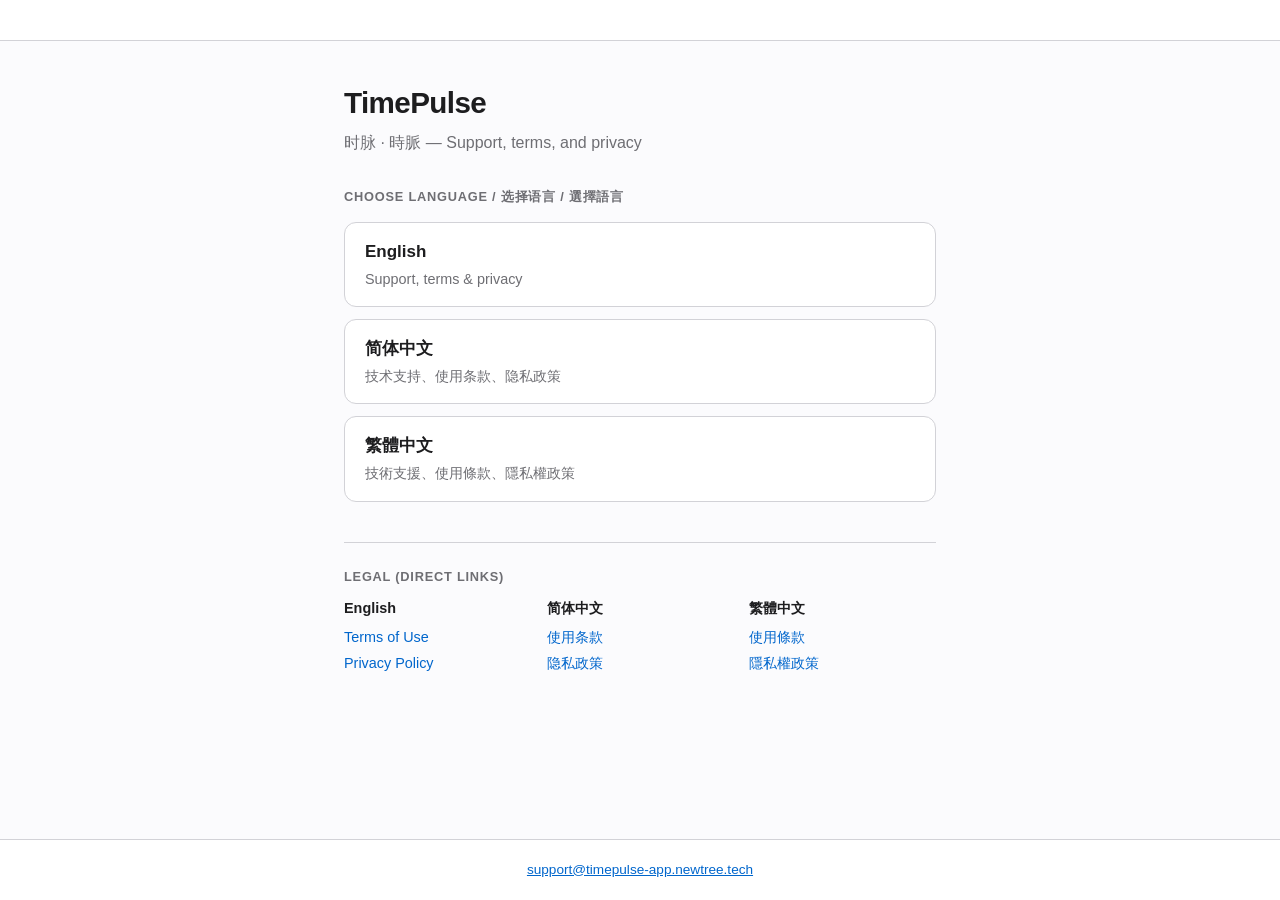
==== docs/index.html @ f4a9acb8 "Initial commit" ====
<!DOCTYPE html>
<html lang="en">
<head>
  <meta charset="utf-8" />
  <meta name="viewport" content="width=device-width, initial-scale=1" />
  <title>TimePulse — 时脉 — 時脈</title>
  <style>
    :root { --fg:#1d1d1f; --muted:#6e6e73; --link:#0066cc; --bg:#fbfbfd; --card:#fff; --border:#d2d2d7; }
    * { box-sizing: border-box; }
    body { margin:0; font-family: -apple-system, BlinkMacSystemFont, "Segoe UI", "PingFang SC", "PingFang TC", Roboto, Helvetica, Arial, sans-serif; color:var(--fg); background:var(--bg); line-height:1.5; font-size:17px; min-height:100vh; display:flex; flex-direction:column; }
    header { padding:1.25rem 1.5rem; border-bottom:1px solid var(--border); background:var(--card); }
    .wrap { flex:1; max-width:640px; margin:0 auto; padding:2.5rem 1.5rem 3rem; width:100%; }
    h1 { font-size:1.85rem; font-weight:700; margin:0 0 0.35rem; letter-spacing:-0.02em; }
    .tag { color:var(--muted); font-size:1rem; margin:0 0 2rem; }
    h2 { font-size:0.8rem; font-weight:600; text-transform:uppercase; letter-spacing:0.06em; color:var(--muted); margin:0 0 1rem; }
    .choices { display:flex; flex-direction:column; gap:0.75rem; }
    .choices a { display:block; padding:1rem 1.25rem; background:var(--card); border:1px solid var(--border); border-radius:12px; color:var(--fg); text-decoration:none; font-weight:600; transition: border-color .15s, box-shadow .15s; }
    .choices a:hover { border-color:var(--link); box-shadow:0 2px 12px rgba(0,0,0,.06); }
    .choices a span { display:block; font-weight:400; font-size:0.9rem; color:var(--muted); margin-top:0.25rem; }
    .legal { margin-top:2.5rem; padding-top:1.5rem; border-top:1px solid var(--border); }
    .legal h2 { margin-bottom:0.75rem; }
    .legal-grid { display:grid; gap:1rem; }
    @media (min-width:480px) { .legal-grid { grid-template-columns:1fr 1fr 1fr; } }
    .legal-col { font-size:0.9rem; }
    .legal-col strong { display:block; margin-bottom:0.5rem; color:var(--fg); }
    .legal-col a { color:var(--link); text-decoration:none; display:block; margin:0.25rem 0; }
    .legal-col a:hover { text-decoration:underline; }
    footer { padding:1.25rem 1.5rem; border-top:1px solid var(--border); background:var(--card); font-size:0.85rem; color:var(--muted); text-align:center; }
    footer a { color:var(--link); }
  </style>
</head>
<body>
  <header></header>
  <main class="wrap">
    <h1>TimePulse</h1>
    <p class="tag">时脉 · 時脈 — Support, terms, and privacy</p>

    <h2>Choose language / 选择语言 / 選擇語言</h2>
    <div class="choices">
      <a href="en/index.html">English <span>Support, terms &amp; privacy</span></a>
      <a href="zh-Hans/index.html">简体中文 <span>技术支持、使用条款、隐私政策</span></a>
      <a href="zh-Hant/index.html">繁體中文 <span>技術支援、使用條款、隱私權政策</span></a>
    </div>

    <div class="legal">
      <h2>Legal (direct links)</h2>
      <div class="legal-grid">
        <div class="legal-col">
          <strong>English</strong>
          <a href="en/terms.html">Terms of Use</a>
          <a href="en/privacy.html">Privacy Policy</a>
        </div>
        <div class="legal-col">
          <strong>简体中文</strong>
          <a href="zh-Hans/terms.html">使用条款</a>
          <a href="zh-Hans/privacy.html">隐私政策</a>
        </div>
        <div class="legal-col">
          <strong>繁體中文</strong>
          <a href="zh-Hant/terms.html">使用條款</a>
          <a href="zh-Hant/privacy.html">隱私權政策</a>
        </div>
      </div>
    </div>
  </main>
  <footer>
    <a href="mailto:support@timepulse-app.newtree.tech">support@timepulse-app.newtree.tech</a>
  </footer>
</body>
</html>
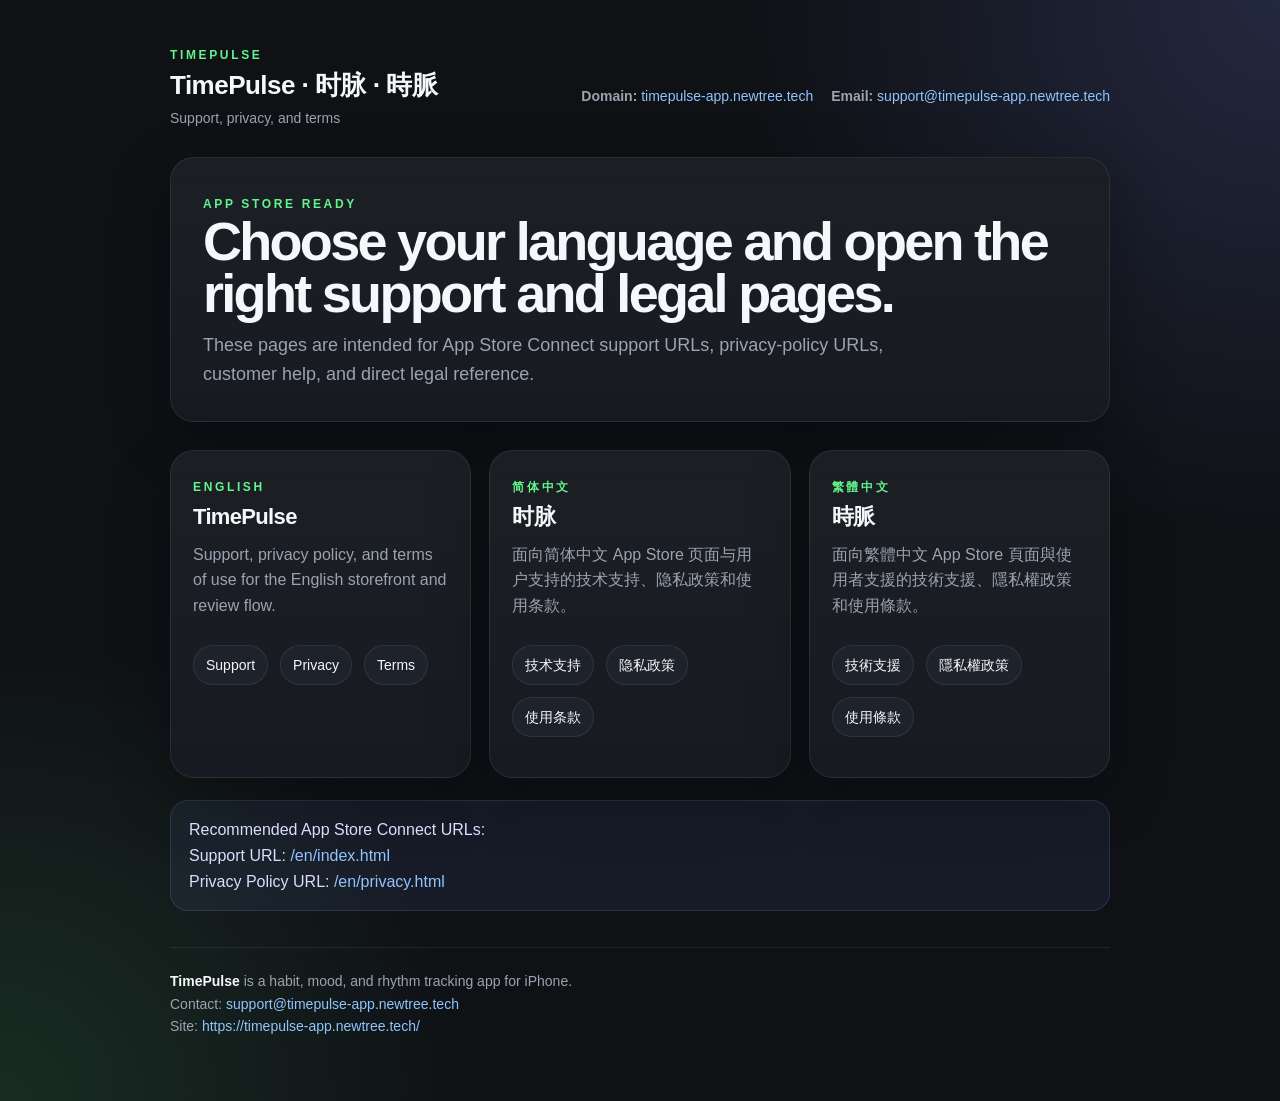
==== commit 327c586f: "Update documentation and add styles.css" ====
--- a/docs/index.html
+++ b/docs/index.html
@@ -3,68 +3,87 @@
 <head>
   <meta charset="utf-8" />
   <meta name="viewport" content="width=device-width, initial-scale=1" />
-  <title>TimePulse — 时脉 — 時脈</title>
-  <style>
-    :root { --fg:#1d1d1f; --muted:#6e6e73; --link:#0066cc; --bg:#fbfbfd; --card:#fff; --border:#d2d2d7; }
-    * { box-sizing: border-box; }
-    body { margin:0; font-family: -apple-system, BlinkMacSystemFont, "Segoe UI", "PingFang SC", "PingFang TC", Roboto, Helvetica, Arial, sans-serif; color:var(--fg); background:var(--bg); line-height:1.5; font-size:17px; min-height:100vh; display:flex; flex-direction:column; }
-    header { padding:1.25rem 1.5rem; border-bottom:1px solid var(--border); background:var(--card); }
-    .wrap { flex:1; max-width:640px; margin:0 auto; padding:2.5rem 1.5rem 3rem; width:100%; }
-    h1 { font-size:1.85rem; font-weight:700; margin:0 0 0.35rem; letter-spacing:-0.02em; }
-    .tag { color:var(--muted); font-size:1rem; margin:0 0 2rem; }
-    h2 { font-size:0.8rem; font-weight:600; text-transform:uppercase; letter-spacing:0.06em; color:var(--muted); margin:0 0 1rem; }
-    .choices { display:flex; flex-direction:column; gap:0.75rem; }
-    .choices a { display:block; padding:1rem 1.25rem; background:var(--card); border:1px solid var(--border); border-radius:12px; color:var(--fg); text-decoration:none; font-weight:600; transition: border-color .15s, box-shadow .15s; }
-    .choices a:hover { border-color:var(--link); box-shadow:0 2px 12px rgba(0,0,0,.06); }
-    .choices a span { display:block; font-weight:400; font-size:0.9rem; color:var(--muted); margin-top:0.25rem; }
-    .legal { margin-top:2.5rem; padding-top:1.5rem; border-top:1px solid var(--border); }
-    .legal h2 { margin-bottom:0.75rem; }
-    .legal-grid { display:grid; gap:1rem; }
-    @media (min-width:480px) { .legal-grid { grid-template-columns:1fr 1fr 1fr; } }
-    .legal-col { font-size:0.9rem; }
-    .legal-col strong { display:block; margin-bottom:0.5rem; color:var(--fg); }
-    .legal-col a { color:var(--link); text-decoration:none; display:block; margin:0.25rem 0; }
-    .legal-col a:hover { text-decoration:underline; }
-    footer { padding:1.25rem 1.5rem; border-top:1px solid var(--border); background:var(--card); font-size:0.85rem; color:var(--muted); text-align:center; }
-    footer a { color:var(--link); }
-  </style>
+  <title>TimePulse Support</title>
+  <meta name="description" content="TimePulse support, privacy policy, and terms of use in English, Simplified Chinese, and Traditional Chinese." />
+  <link rel="canonical" href="https://timepulse-app.newtree.tech/" />
+  <link rel="stylesheet" href="styles.css" />
 </head>
 <body>
-  <header></header>
-  <main class="wrap">
-    <h1>TimePulse</h1>
-    <p class="tag">时脉 · 時脈 — Support, terms, and privacy</p>
+  <main class="shell">
+    <header class="topbar">
+      <div class="brand-text">
+        <span class="eyebrow">TimePulse</span>
+        <strong class="brand-title">TimePulse · 时脉 · 時脈</strong>
+        <span class="brand-subtitle">Support, privacy, and terms</span>
+      </div>
+      <div class="meta">
+        <span><strong>Domain:</strong> <a href="https://timepulse-app.newtree.tech/">timepulse-app.newtree.tech</a></span>
+        <span><strong>Email:</strong> <a href="mailto:support@timepulse-app.newtree.tech">support@timepulse-app.newtree.tech</a></span>
+      </div>
+    </header>
 
-    <h2>Choose language / 选择语言 / 選擇語言</h2>
-    <div class="choices">
-      <a href="en/index.html">English <span>Support, terms &amp; privacy</span></a>
-      <a href="zh-Hans/index.html">简体中文 <span>技术支持、使用条款、隐私政策</span></a>
-      <a href="zh-Hant/index.html">繁體中文 <span>技術支援、使用條款、隱私權政策</span></a>
-    </div>
+    <section class="hero">
+      <span class="eyebrow">App Store Ready</span>
+      <h1>Choose your language and open the right support and legal pages.</h1>
+      <p>These pages are intended for App Store Connect support URLs, privacy-policy URLs, customer help, and direct legal reference.</p>
+    </section>
 
-    <div class="legal">
-      <h2>Legal (direct links)</h2>
-      <div class="legal-grid">
-        <div class="legal-col">
-          <strong>English</strong>
-          <a href="en/terms.html">Terms of Use</a>
-          <a href="en/privacy.html">Privacy Policy</a>
+    <section class="grid grid-3">
+      <article class="card">
+        <span class="eyebrow">English</span>
+        <h2>TimePulse</h2>
+        <p>Support, privacy policy, and terms of use for the English storefront and review flow.</p>
+        <div class="section">
+          <div class="nav">
+            <a href="en/index.html">Support</a>
+            <a href="en/privacy.html">Privacy</a>
+            <a href="en/terms.html">Terms</a>
+          </div>
         </div>
-        <div class="legal-col">
-          <strong>简体中文</strong>
-          <a href="zh-Hans/terms.html">使用条款</a>
-          <a href="zh-Hans/privacy.html">隐私政策</a>
+      </article>
+
+      <article class="card">
+        <span class="eyebrow">简体中文</span>
+        <h2>时脉</h2>
+        <p>面向简体中文 App Store 页面与用户支持的技术支持、隐私政策和使用条款。</p>
+        <div class="section">
+          <div class="nav">
+            <a href="zh-Hans/index.html">技术支持</a>
+            <a href="zh-Hans/privacy.html">隐私政策</a>
+            <a href="zh-Hans/terms.html">使用条款</a>
+          </div>
         </div>
-        <div class="legal-col">
-          <strong>繁體中文</strong>
-          <a href="zh-Hant/terms.html">使用條款</a>
-          <a href="zh-Hant/privacy.html">隱私權政策</a>
+      </article>
+
+      <article class="card">
+        <span class="eyebrow">繁體中文</span>
+        <h2>時脈</h2>
+        <p>面向繁體中文 App Store 頁面與使用者支援的技術支援、隱私權政策和使用條款。</p>
+        <div class="section">
+          <div class="nav">
+            <a href="zh-Hant/index.html">技術支援</a>
+            <a href="zh-Hant/privacy.html">隱私權政策</a>
+            <a href="zh-Hant/terms.html">使用條款</a>
+          </div>
         </div>
-      </div>
-    </div>
+      </article>
+    </section>
+
+    <section class="section notice">
+      Recommended App Store Connect URLs:
+      <br />
+      Support URL: <a href="https://timepulse-app.newtree.tech/en/index.html">/en/index.html</a>
+      <br />
+      Privacy Policy URL: <a href="https://timepulse-app.newtree.tech/en/privacy.html">/en/privacy.html</a>
+    </section>
+
+    <footer class="footer">
+      <strong>TimePulse</strong> is a habit, mood, and rhythm tracking app for iPhone.
+      <br />
+      Contact: <a href="mailto:support@timepulse-app.newtree.tech">support@timepulse-app.newtree.tech</a>
+      <br />
+      Site: <a href="https://timepulse-app.newtree.tech/">https://timepulse-app.newtree.tech/</a>
+    </footer>
   </main>
-  <footer>
-    <a href="mailto:support@timepulse-app.newtree.tech">support@timepulse-app.newtree.tech</a>
-  </footer>
 </body>
 </html>
--- a/docs/styles.css
+++ b/docs/styles.css
@@ -0,0 +1,245 @@
+:root {
+  --bg: #0f1115;
+  --surface: #171a20;
+  --surface-2: #1e222b;
+  --text: #f5f7fa;
+  --muted: #9ba3af;
+  --border: rgba(255, 255, 255, 0.08);
+  --accent: #60f58d;
+  --accent-2: #7d93ff;
+  --link: #8fc5ff;
+  --shadow: 0 20px 60px rgba(0, 0, 0, 0.28);
+}
+
+* {
+  box-sizing: border-box;
+}
+
+html {
+  color-scheme: dark;
+}
+
+body {
+  margin: 0;
+  min-height: 100vh;
+  font-family: -apple-system, BlinkMacSystemFont, "Segoe UI", "PingFang SC", "PingFang TC",
+    "Noto Sans CJK SC", "Noto Sans CJK TC", Roboto, Helvetica, Arial, sans-serif;
+  background:
+    radial-gradient(circle at top right, rgba(125, 147, 255, 0.18), transparent 32%),
+    radial-gradient(circle at bottom left, rgba(96, 245, 141, 0.12), transparent 28%),
+    var(--bg);
+  color: var(--text);
+  line-height: 1.6;
+}
+
+a {
+  color: var(--link);
+  text-decoration: none;
+}
+
+a:hover {
+  text-decoration: underline;
+}
+
+.shell {
+  max-width: 980px;
+  margin: 0 auto;
+  padding: 28px 20px 64px;
+}
+
+.topbar {
+  display: flex;
+  align-items: center;
+  justify-content: space-between;
+  gap: 16px;
+  padding: 18px 0 28px;
+}
+
+.brand {
+  display: flex;
+  align-items: center;
+  gap: 14px;
+}
+
+.brand-mark {
+  width: 46px;
+  height: 46px;
+  border-radius: 14px;
+  overflow: hidden;
+  border: 1px solid var(--border);
+  box-shadow: var(--shadow);
+  background: var(--surface);
+}
+
+.brand-mark img {
+  width: 100%;
+  height: 100%;
+  display: block;
+}
+
+.brand-text {
+  display: flex;
+  flex-direction: column;
+}
+
+.eyebrow {
+  font-size: 12px;
+  font-weight: 700;
+  letter-spacing: 0.22em;
+  text-transform: uppercase;
+  color: var(--accent);
+}
+
+.brand-title {
+  font-size: 26px;
+  font-weight: 800;
+  letter-spacing: -0.02em;
+}
+
+.brand-subtitle {
+  font-size: 14px;
+  color: var(--muted);
+}
+
+.hero,
+.card {
+  background: linear-gradient(180deg, rgba(255, 255, 255, 0.02), rgba(255, 255, 255, 0)),
+    var(--surface);
+  border: 1px solid var(--border);
+  border-radius: 24px;
+  box-shadow: var(--shadow);
+}
+
+.hero {
+  padding: 32px;
+  margin-bottom: 28px;
+}
+
+.hero h1 {
+  margin: 0 0 12px;
+  font-size: clamp(34px, 5vw, 54px);
+  line-height: 0.96;
+  letter-spacing: -0.05em;
+}
+
+.hero p {
+  margin: 0;
+  max-width: 720px;
+  font-size: 18px;
+  color: var(--muted);
+}
+
+.grid {
+  display: grid;
+  gap: 18px;
+}
+
+.grid-3 {
+  grid-template-columns: repeat(3, minmax(0, 1fr));
+}
+
+.card {
+  padding: 22px;
+}
+
+.card h2,
+.section h2 {
+  margin: 0 0 8px;
+  font-size: 22px;
+  letter-spacing: -0.03em;
+}
+
+.card p,
+.section p,
+.section li {
+  margin: 0;
+  color: var(--muted);
+}
+
+.section {
+  margin-top: 26px;
+}
+
+.section + .section {
+  margin-top: 24px;
+}
+
+.nav {
+  display: flex;
+  flex-wrap: wrap;
+  gap: 12px;
+  margin-bottom: 18px;
+}
+
+.pill,
+.nav a {
+  display: inline-flex;
+  align-items: center;
+  padding: 8px 12px;
+  border: 1px solid var(--border);
+  border-radius: 999px;
+  background: var(--surface-2);
+  color: var(--text);
+  font-size: 14px;
+}
+
+.pill.active {
+  border-color: rgba(96, 245, 141, 0.35);
+  box-shadow: inset 0 0 0 1px rgba(96, 245, 141, 0.2);
+}
+
+.meta {
+  display: flex;
+  flex-wrap: wrap;
+  gap: 10px 18px;
+  margin-top: 18px;
+  color: var(--muted);
+  font-size: 14px;
+}
+
+.list {
+  padding-left: 18px;
+}
+
+.list li + li {
+  margin-top: 10px;
+}
+
+.notice {
+  margin-top: 22px;
+  padding: 16px 18px;
+  border-radius: 18px;
+  background: rgba(125, 147, 255, 0.08);
+  border: 1px solid rgba(125, 147, 255, 0.18);
+  color: #d8deff;
+}
+
+.footer {
+  margin-top: 36px;
+  padding-top: 22px;
+  border-top: 1px solid var(--border);
+  color: var(--muted);
+  font-size: 14px;
+}
+
+.footer strong {
+  color: var(--text);
+}
+
+@media (max-width: 820px) {
+  .grid-3 {
+    grid-template-columns: 1fr;
+  }
+
+  .hero,
+  .card {
+    padding: 22px;
+    border-radius: 20px;
+  }
+
+  .topbar {
+    flex-direction: column;
+    align-items: flex-start;
+    padding-bottom: 20px;
+  }
+}
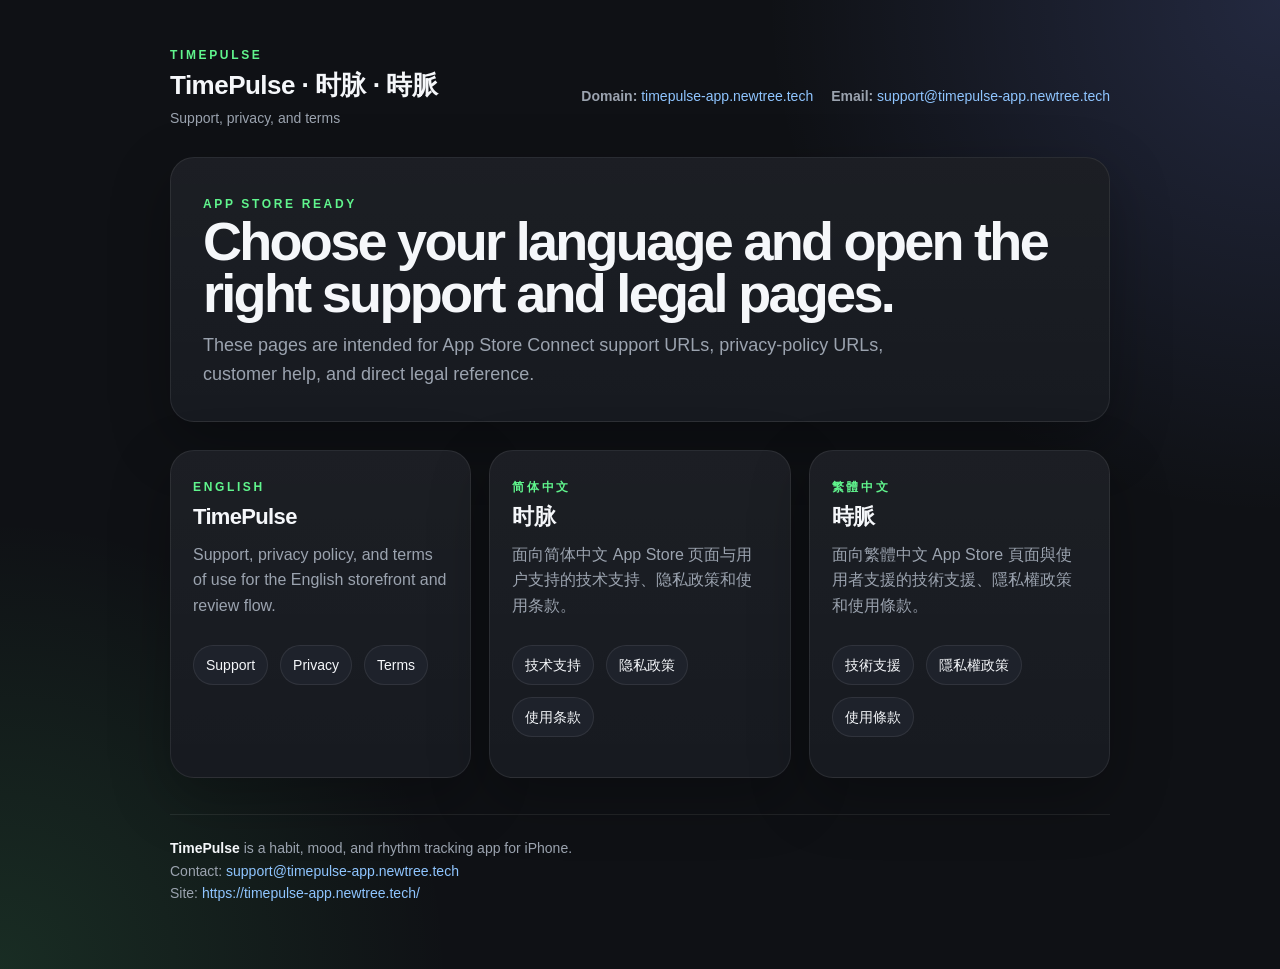
==== commit e9377145: "Update index.html" ====
--- a/docs/index.html
+++ b/docs/index.html
@@ -69,14 +69,7 @@
       </article>
     </section>
 
-    <section class="section notice">
-      Recommended App Store Connect URLs:
-      <br />
-      Support URL: <a href="https://timepulse-app.newtree.tech/en/index.html">/en/index.html</a>
-      <br />
-      Privacy Policy URL: <a href="https://timepulse-app.newtree.tech/en/privacy.html">/en/privacy.html</a>
-    </section>
-
+    
     <footer class="footer">
       <strong>TimePulse</strong> is a habit, mood, and rhythm tracking app for iPhone.
       <br />
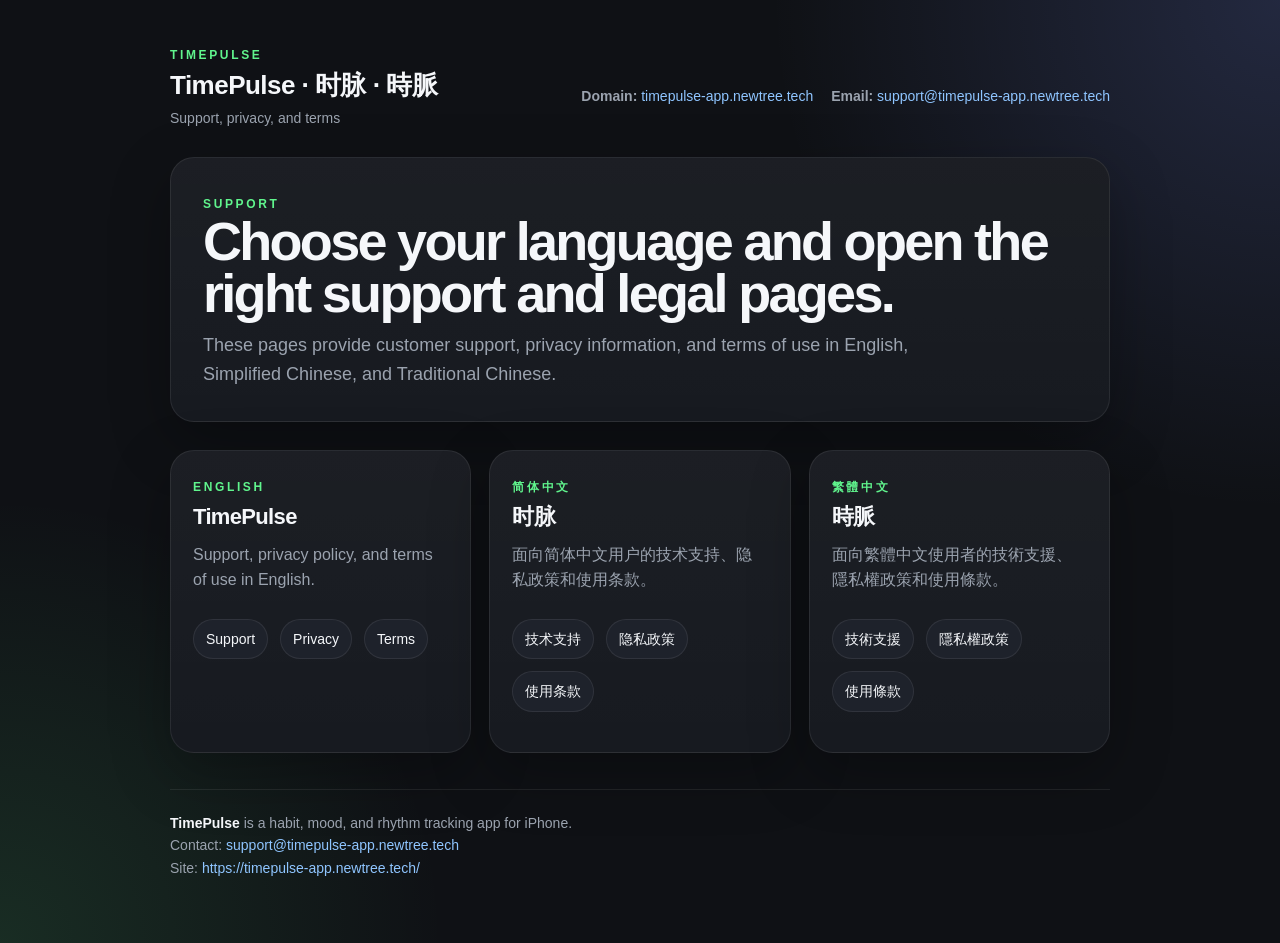
==== commit 8d1f9c07: "Update documentation files" ====
--- a/docs/index.html
+++ b/docs/index.html
@@ -23,16 +23,16 @@
     </header>
 
     <section class="hero">
-      <span class="eyebrow">App Store Ready</span>
+      <span class="eyebrow">Support</span>
       <h1>Choose your language and open the right support and legal pages.</h1>
-      <p>These pages are intended for App Store Connect support URLs, privacy-policy URLs, customer help, and direct legal reference.</p>
+      <p>These pages provide customer support, privacy information, and terms of use in English, Simplified Chinese, and Traditional Chinese.</p>
     </section>
 
     <section class="grid grid-3">
       <article class="card">
         <span class="eyebrow">English</span>
         <h2>TimePulse</h2>
-        <p>Support, privacy policy, and terms of use for the English storefront and review flow.</p>
+        <p>Support, privacy policy, and terms of use in English.</p>
         <div class="section">
           <div class="nav">
             <a href="en/index.html">Support</a>
@@ -45,7 +45,7 @@
       <article class="card">
         <span class="eyebrow">简体中文</span>
         <h2>时脉</h2>
-        <p>面向简体中文 App Store 页面与用户支持的技术支持、隐私政策和使用条款。</p>
+        <p>面向简体中文用户的技术支持、隐私政策和使用条款。</p>
         <div class="section">
           <div class="nav">
             <a href="zh-Hans/index.html">技术支持</a>
@@ -58,7 +58,7 @@
       <article class="card">
         <span class="eyebrow">繁體中文</span>
         <h2>時脈</h2>
-        <p>面向繁體中文 App Store 頁面與使用者支援的技術支援、隱私權政策和使用條款。</p>
+        <p>面向繁體中文使用者的技術支援、隱私權政策和使用條款。</p>
         <div class="section">
           <div class="nav">
             <a href="zh-Hant/index.html">技術支援</a>
@@ -70,6 +70,7 @@
     </section>
 
     
+
     <footer class="footer">
       <strong>TimePulse</strong> is a habit, mood, and rhythm tracking app for iPhone.
       <br />
